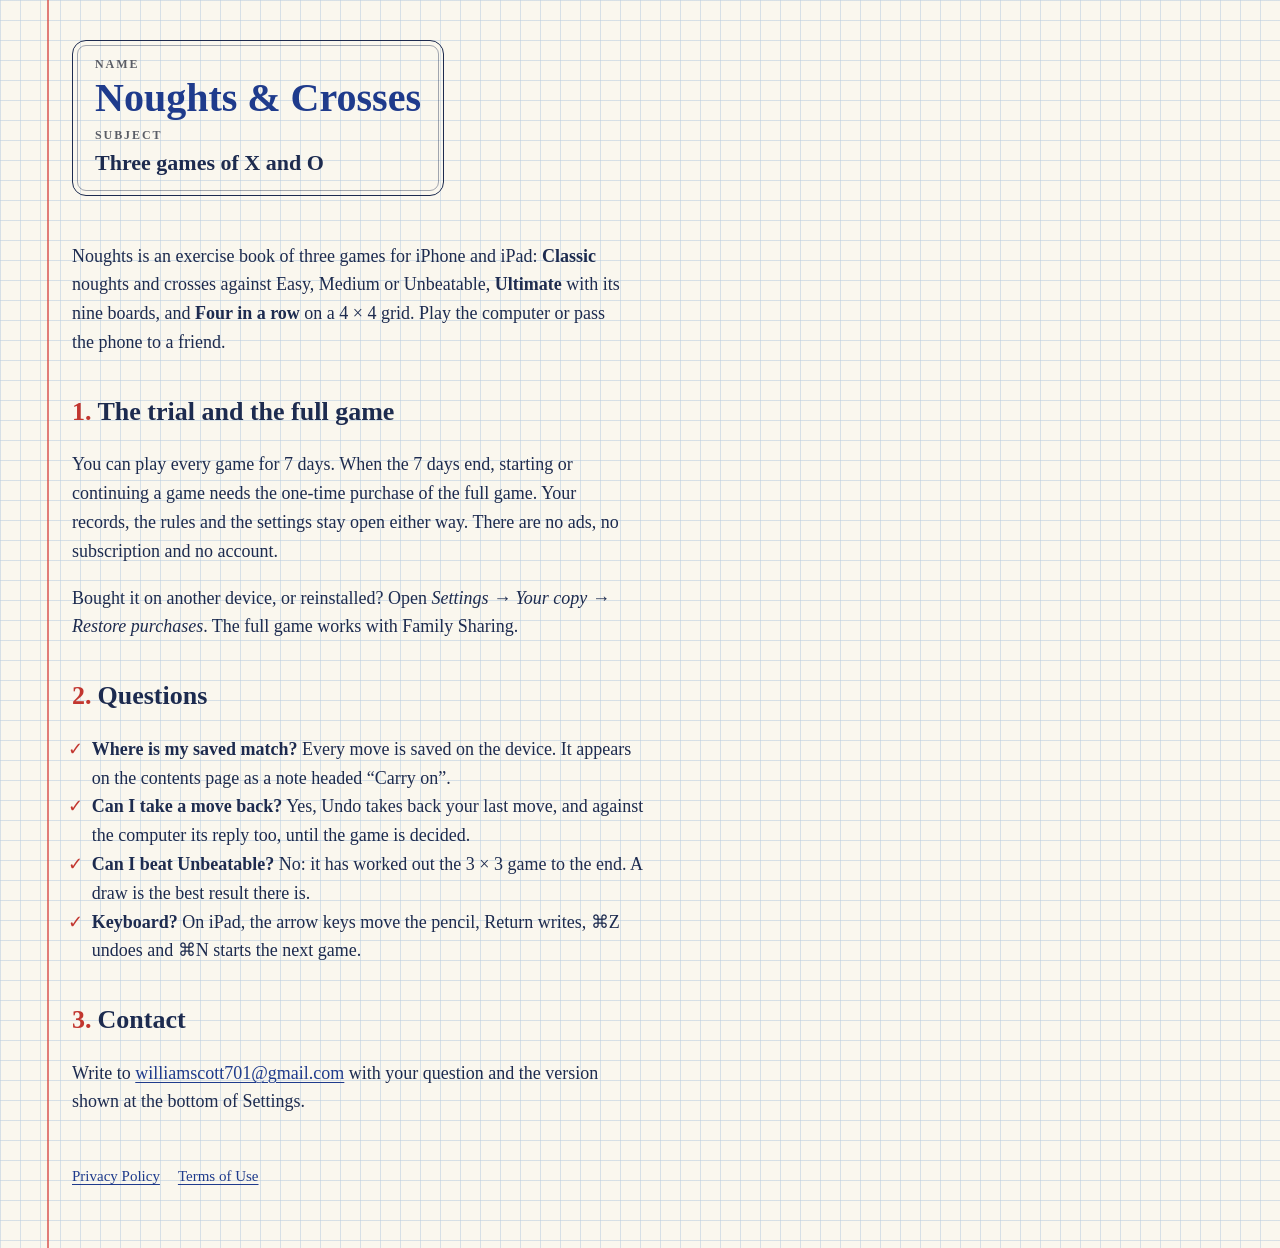
==== index.html @ 8bdd75ce "Support site: support, privacy and terms pages in the exercise-book style Co-Authored-By: Claude Opu" ====
<!doctype html>
<html lang="en">
<head>
<meta charset="utf-8">
<meta name="viewport" content="width=device-width, initial-scale=1">
<title>Noughts &amp; Crosses: support</title>
<meta name="description" content="Support for Noughts, an exercise book of noughts and crosses games for iPhone and iPad.">
<link rel="stylesheet" href="style.css">
</head>
<body>
<main>
  <div class="cover">
    <div class="label">Name</div>
    <h1>Noughts &amp; Crosses</h1>
    <div class="label">Subject</div>
    <div class="hand" style="font-size:22px">Three games of X and O</div>
  </div>

  <p>Noughts is an exercise book of three games for iPhone and iPad: <strong>Classic</strong> noughts and crosses
  against Easy, Medium or Unbeatable, <strong>Ultimate</strong> with its nine boards, and <strong>Four in a row</strong>
  on a 4 × 4 grid. Play the computer or pass the phone to a friend.</p>

  <h2><span class="num">1.</span>The trial and the full game</h2>
  <p>You can play every game for 7 days. When the 7 days end, starting or continuing a game needs the one-time
  purchase of the full game. Your records, the rules and the settings stay open either way. There are no ads,
  no subscription and no account.</p>
  <p>Bought it on another device, or reinstalled? Open <em>Settings → Your copy → Restore purchases</em>.
  The full game works with Family Sharing.</p>

  <h2><span class="num">2.</span>Questions</h2>
  <ul>
    <li><strong>Where is my saved match?</strong> Every move is saved on the device. It appears on the contents page as a note headed “Carry on”.</li>
    <li><strong>Can I take a move back?</strong> Yes, Undo takes back your last move, and against the computer its reply too, until the game is decided.</li>
    <li><strong>Can I beat Unbeatable?</strong> No: it has worked out the 3 × 3 game to the end. A draw is the best result there is.</li>
    <li><strong>Keyboard?</strong> On iPad, the arrow keys move the pencil, Return writes, ⌘Z undoes and ⌘N starts the next game.</li>
  </ul>

  <h2><span class="num">3.</span>Contact</h2>
  <p>Write to <a href="mailto:williamscott701@gmail.com?subject=Noughts">williamscott701@gmail.com</a> with your question and the version shown at the bottom of Settings.</p>

  <footer>
    <nav><a href="privacy.html">Privacy Policy</a><a href="terms.html">Terms of Use</a></nav>
  </footer>
</main>
</body>
</html>
---- style.css ----
/* A page of squared exercise paper with a red margin. */
:root {
  --paper: #faf7ee;
  --squares: rgba(185, 205, 224, 0.55);
  --margin: rgba(217, 83, 79, 0.75);
  --ink: #1d2b4f;
  --pencil: #5a5d66;
  --red: #c2362f;
  --blue: #1f3b8c;
}
@media (prefers-color-scheme: dark) {
  :root {
    --paper: #1e222d;
    --squares: rgba(58, 74, 96, 0.55);
    --margin: rgba(180, 84, 79, 0.7);
    --ink: #e4e8f2;
    --pencil: #a3a8b5;
    --red: #f08a80;
    --blue: #8fa9f0;
  }
}
* { box-sizing: border-box; }
html { background: var(--paper); }
body {
  margin: 0;
  min-height: 100vh;
  color: var(--ink);
  font: 18px/1.6 "New York", "Iowan Old Style", Georgia, serif;
  background-color: var(--paper);
  background-image:
    linear-gradient(to right, transparent 47px, var(--margin) 47px, var(--margin) 49px, transparent 49px),
    linear-gradient(var(--squares) 1px, transparent 1px),
    linear-gradient(90deg, var(--squares) 1px, transparent 1px);
  background-size: 100% 100%, 20px 20px, 20px 20px;
}
main { max-width: 720px; padding: 40px 20px 60px 72px; }
h1, h2, .hand { font-family: "Noteworthy", "Bradley Hand", "Segoe Print", cursive; font-weight: 700; }
h1 { font-size: 40px; line-height: 1.2; margin: 0 0 4px; color: var(--blue); }
h2 { font-size: 26px; margin: 34px 0 6px; }
.label { font-size: 12px; letter-spacing: 0.16em; text-transform: uppercase; color: var(--pencil); font-weight: 600; }
.cover {
  display: inline-block; padding: 14px 22px; border: 1.6px solid var(--ink);
  border-radius: 14px; outline: 0.8px solid color-mix(in srgb, var(--ink) 40%, transparent); outline-offset: -6px;
  margin-bottom: 28px;
}
p, li { max-width: 62ch; }
ul { padding-left: 1.1em; }
li::marker { content: "✓  "; color: var(--red); }
a { color: var(--blue); text-decoration-thickness: 1px; text-underline-offset: 3px; }
.num { color: var(--red); font-family: "Noteworthy", cursive; font-weight: 700; margin-right: 6px; }
footer { margin-top: 48px; color: var(--pencil); font-size: 15px; }
nav a { margin-right: 18px; }
@media (max-width: 480px) {
  body { font-size: 17px; background-image:
    linear-gradient(to right, transparent 31px, var(--margin) 31px, var(--margin) 33px, transparent 33px),
    linear-gradient(var(--squares) 1px, transparent 1px),
    linear-gradient(90deg, var(--squares) 1px, transparent 1px); }
  main { padding: 28px 16px 48px 48px; }
  h1 { font-size: 32px; }
}
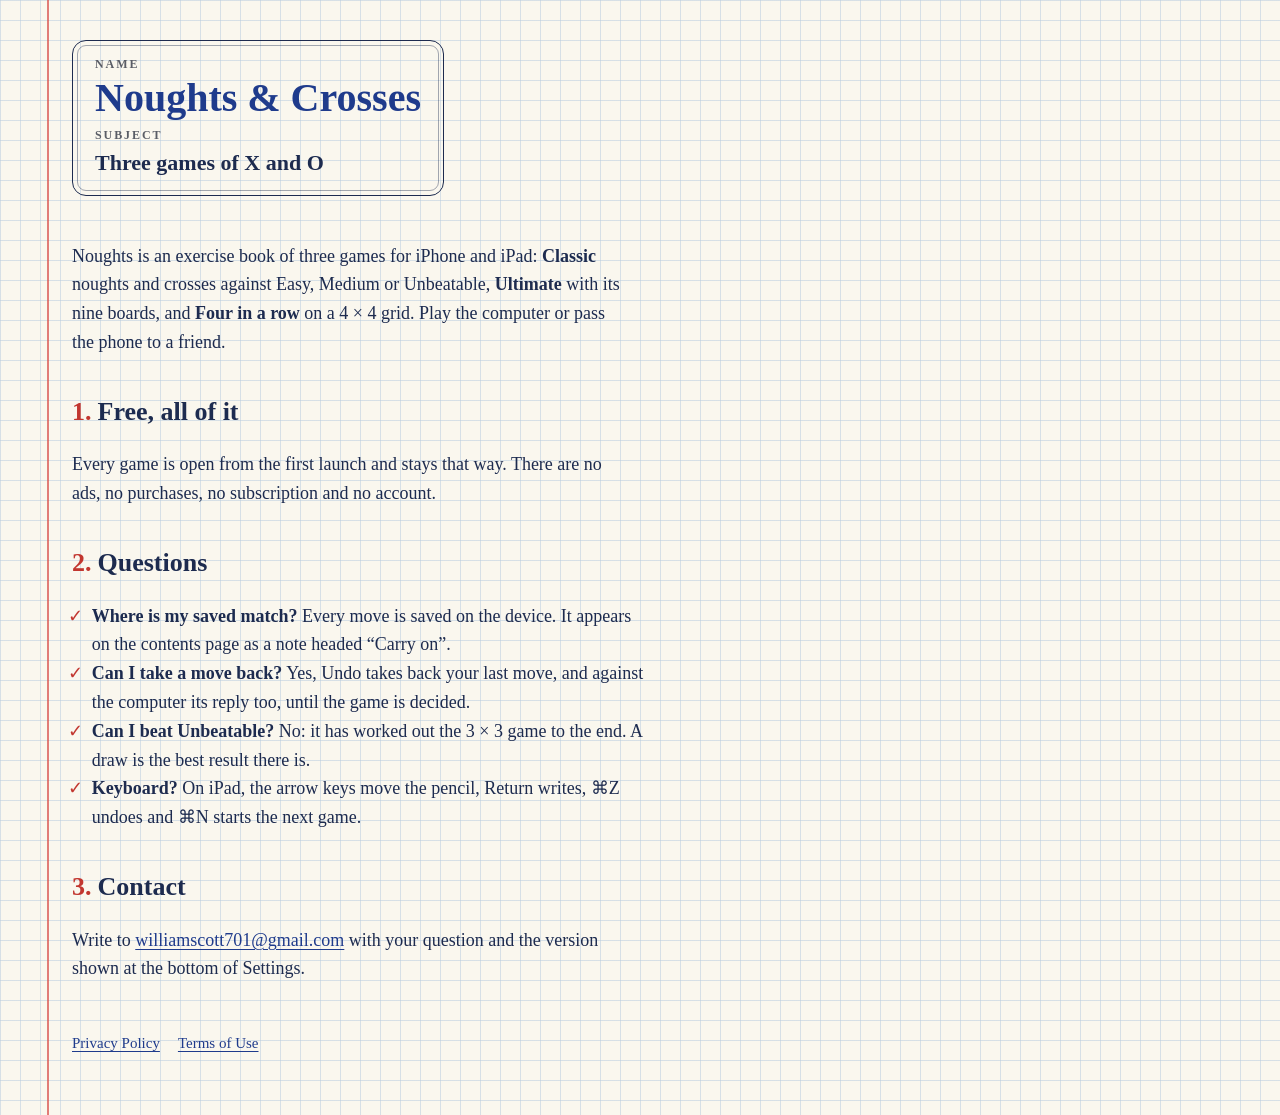
==== commit a5cd2a4d: "Noughts is free: no trial, no purchase Co-Authored-By: Claude Opus 5.5 <noreply@anthropic.com>" ====
--- a/index.html
+++ b/index.html
@@ -20,12 +20,9 @@
   against Easy, Medium or Unbeatable, <strong>Ultimate</strong> with its nine boards, and <strong>Four in a row</strong>
   on a 4 × 4 grid. Play the computer or pass the phone to a friend.</p>
 
-  <h2><span class="num">1.</span>The trial and the full game</h2>
-  <p>You can play every game for 7 days. When the 7 days end, starting or continuing a game needs the one-time
-  purchase of the full game. Your records, the rules and the settings stay open either way. There are no ads,
-  no subscription and no account.</p>
-  <p>Bought it on another device, or reinstalled? Open <em>Settings → Your copy → Restore purchases</em>.
-  The full game works with Family Sharing.</p>
+  <h2><span class="num">1.</span>Free, all of it</h2>
+  <p>Every game is open from the first launch and stays that way. There are no ads, no purchases, no subscription
+  and no account.</p>
 
   <h2><span class="num">2.</span>Questions</h2>
   <ul>
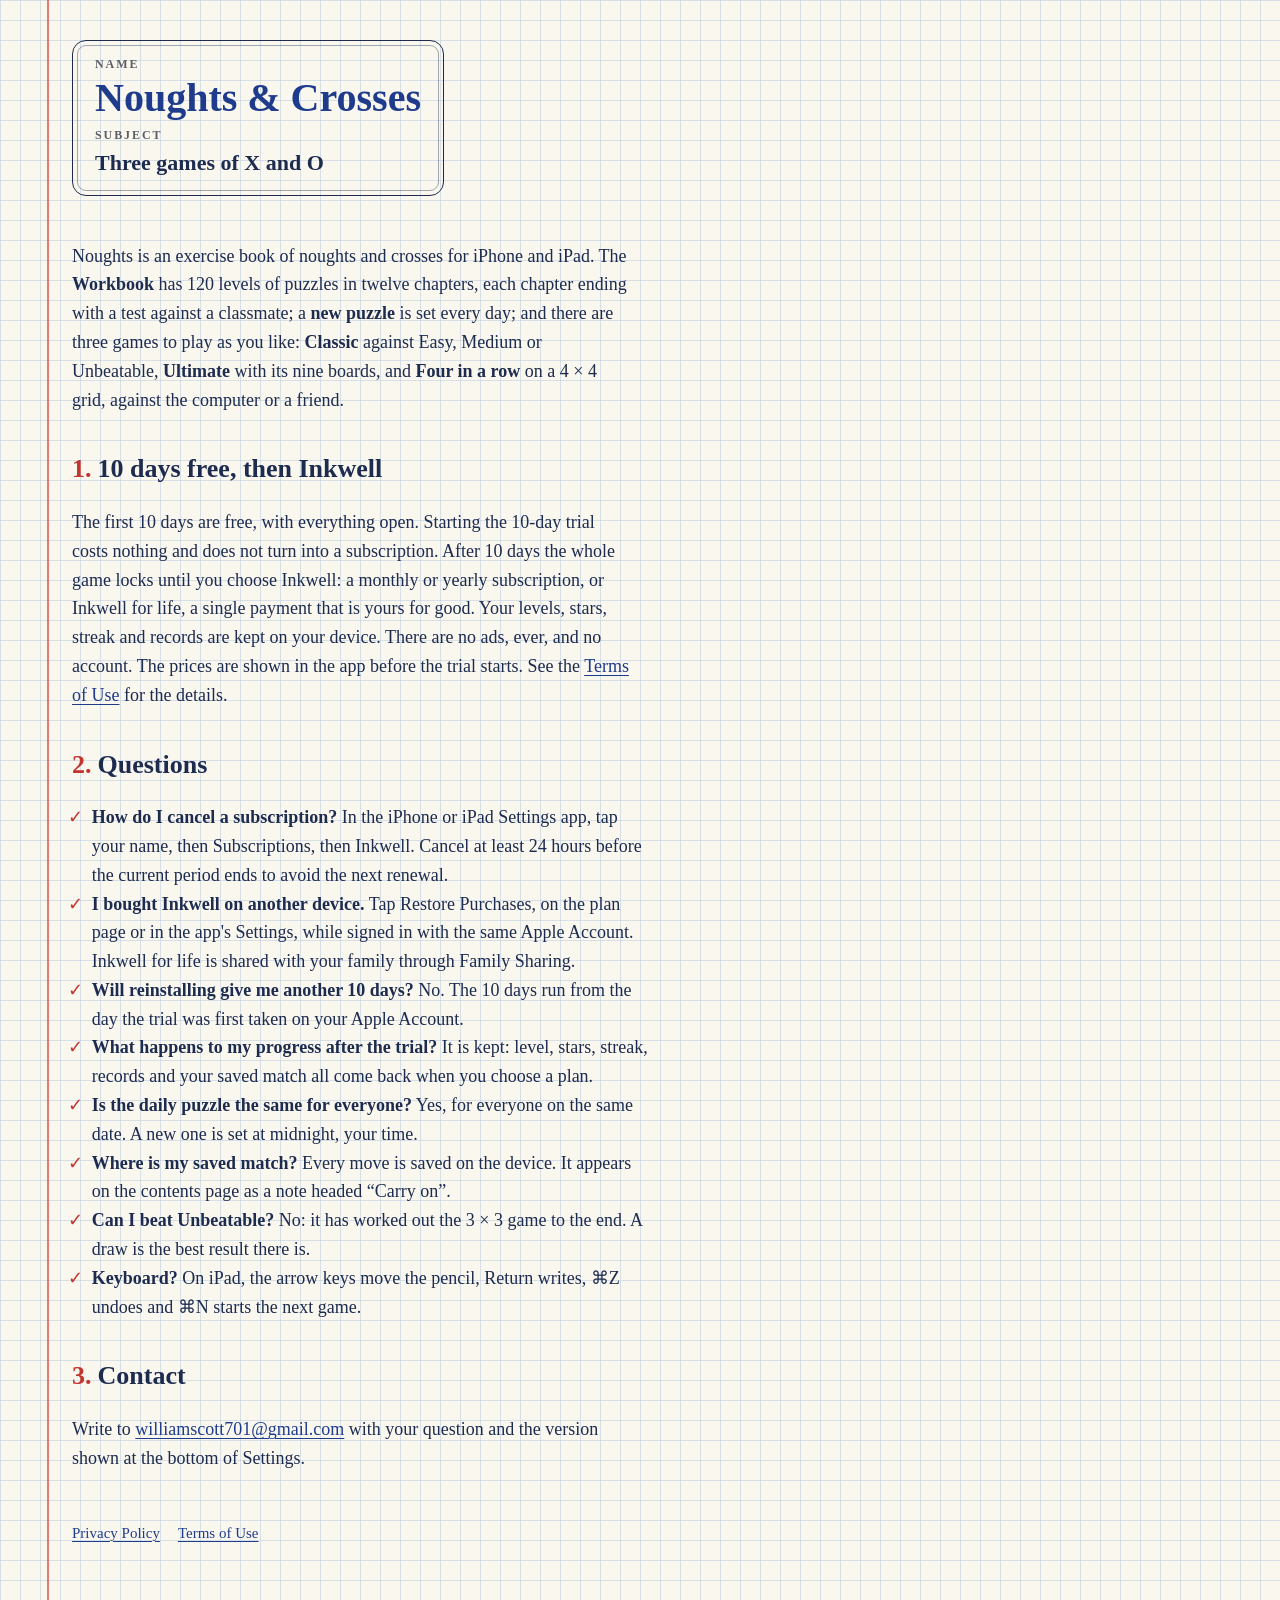
==== commit 151f53c7: "Ten days free, then Inkwell: support, terms and privacy for the new model The support page describes" ====
--- a/index.html
+++ b/index.html
@@ -4,8 +4,13 @@
 <meta charset="utf-8">
 <meta name="viewport" content="width=device-width, initial-scale=1">
 <title>Noughts &amp; Crosses: support</title>
-<meta name="description" content="Support for Noughts, an exercise book of noughts and crosses games for iPhone and iPad.">
+<meta name="description" content="Support for Noughts, an exercise book of noughts and crosses for iPhone and iPad: a 120-level Workbook, a daily puzzle, and Classic, Ultimate and Four in a row.">
 <link rel="stylesheet" href="style.css">
+<meta name="apple-itunes-app" content="app-id=6821082863">
+<meta property="og:title" content="Noughts &amp; Crosses: support">
+<meta property="og:description" content="Support for Noughts, an exercise book of noughts and crosses for iPhone and iPad: a 120-level Workbook, a daily puzzle, and Classic, Ultimate and Four in a row.">
+<meta property="og:type" content="website">
+<meta property="og:url" content="https://williamscott701.github.io/noughts-support/">
 </head>
 <body>
 <main>
@@ -16,18 +21,26 @@
     <div class="hand" style="font-size:22px">Three games of X and O</div>
   </div>
 
-  <p>Noughts is an exercise book of three games for iPhone and iPad: <strong>Classic</strong> noughts and crosses
-  against Easy, Medium or Unbeatable, <strong>Ultimate</strong> with its nine boards, and <strong>Four in a row</strong>
-  on a 4 × 4 grid. Play the computer or pass the phone to a friend.</p>
+  <p>Noughts is an exercise book of noughts and crosses for iPhone and iPad. The <strong>Workbook</strong> has 120 levels
+  of puzzles in twelve chapters, each chapter ending with a test against a classmate; a <strong>new puzzle</strong> is set
+  every day; and there are three games to play as you like: <strong>Classic</strong> against Easy, Medium or Unbeatable,
+  <strong>Ultimate</strong> with its nine boards, and <strong>Four in a row</strong> on a 4 × 4 grid, against the computer or a friend.</p>
 
-  <h2><span class="num">1.</span>Free, all of it</h2>
-  <p>Every game is open from the first launch and stays that way. There are no ads, no purchases, no subscription
-  and no account.</p>
+  <h2><span class="num">1.</span>10 days free, then Inkwell</h2>
+  <p>The first 10 days are free, with everything open. Starting the 10-day trial costs nothing and does not turn into a
+  subscription. After 10 days the whole game locks until you choose Inkwell: a monthly or yearly subscription, or
+  Inkwell for life, a single payment that is yours for good. Your levels, stars, streak and records are kept on your
+  device. There are no ads, ever, and no account. The prices are shown in the app before the trial starts. See the
+  <a href="terms.html">Terms of Use</a> for the details.</p>
 
   <h2><span class="num">2.</span>Questions</h2>
   <ul>
+    <li><strong>How do I cancel a subscription?</strong> In the iPhone or iPad Settings app, tap your name, then Subscriptions, then Inkwell. Cancel at least 24 hours before the current period ends to avoid the next renewal.</li>
+    <li><strong>I bought Inkwell on another device.</strong> Tap Restore Purchases, on the plan page or in the app's Settings, while signed in with the same Apple Account. Inkwell for life is shared with your family through Family Sharing.</li>
+    <li><strong>Will reinstalling give me another 10 days?</strong> No. The 10 days run from the day the trial was first taken on your Apple Account.</li>
+    <li><strong>What happens to my progress after the trial?</strong> It is kept: level, stars, streak, records and your saved match all come back when you choose a plan.</li>
+    <li><strong>Is the daily puzzle the same for everyone?</strong> Yes, for everyone on the same date. A new one is set at midnight, your time.</li>
     <li><strong>Where is my saved match?</strong> Every move is saved on the device. It appears on the contents page as a note headed “Carry on”.</li>
-    <li><strong>Can I take a move back?</strong> Yes, Undo takes back your last move, and against the computer its reply too, until the game is decided.</li>
     <li><strong>Can I beat Unbeatable?</strong> No: it has worked out the 3 × 3 game to the end. A draw is the best result there is.</li>
     <li><strong>Keyboard?</strong> On iPad, the arrow keys move the pencil, Return writes, ⌘Z undoes and ⌘N starts the next game.</li>
   </ul>
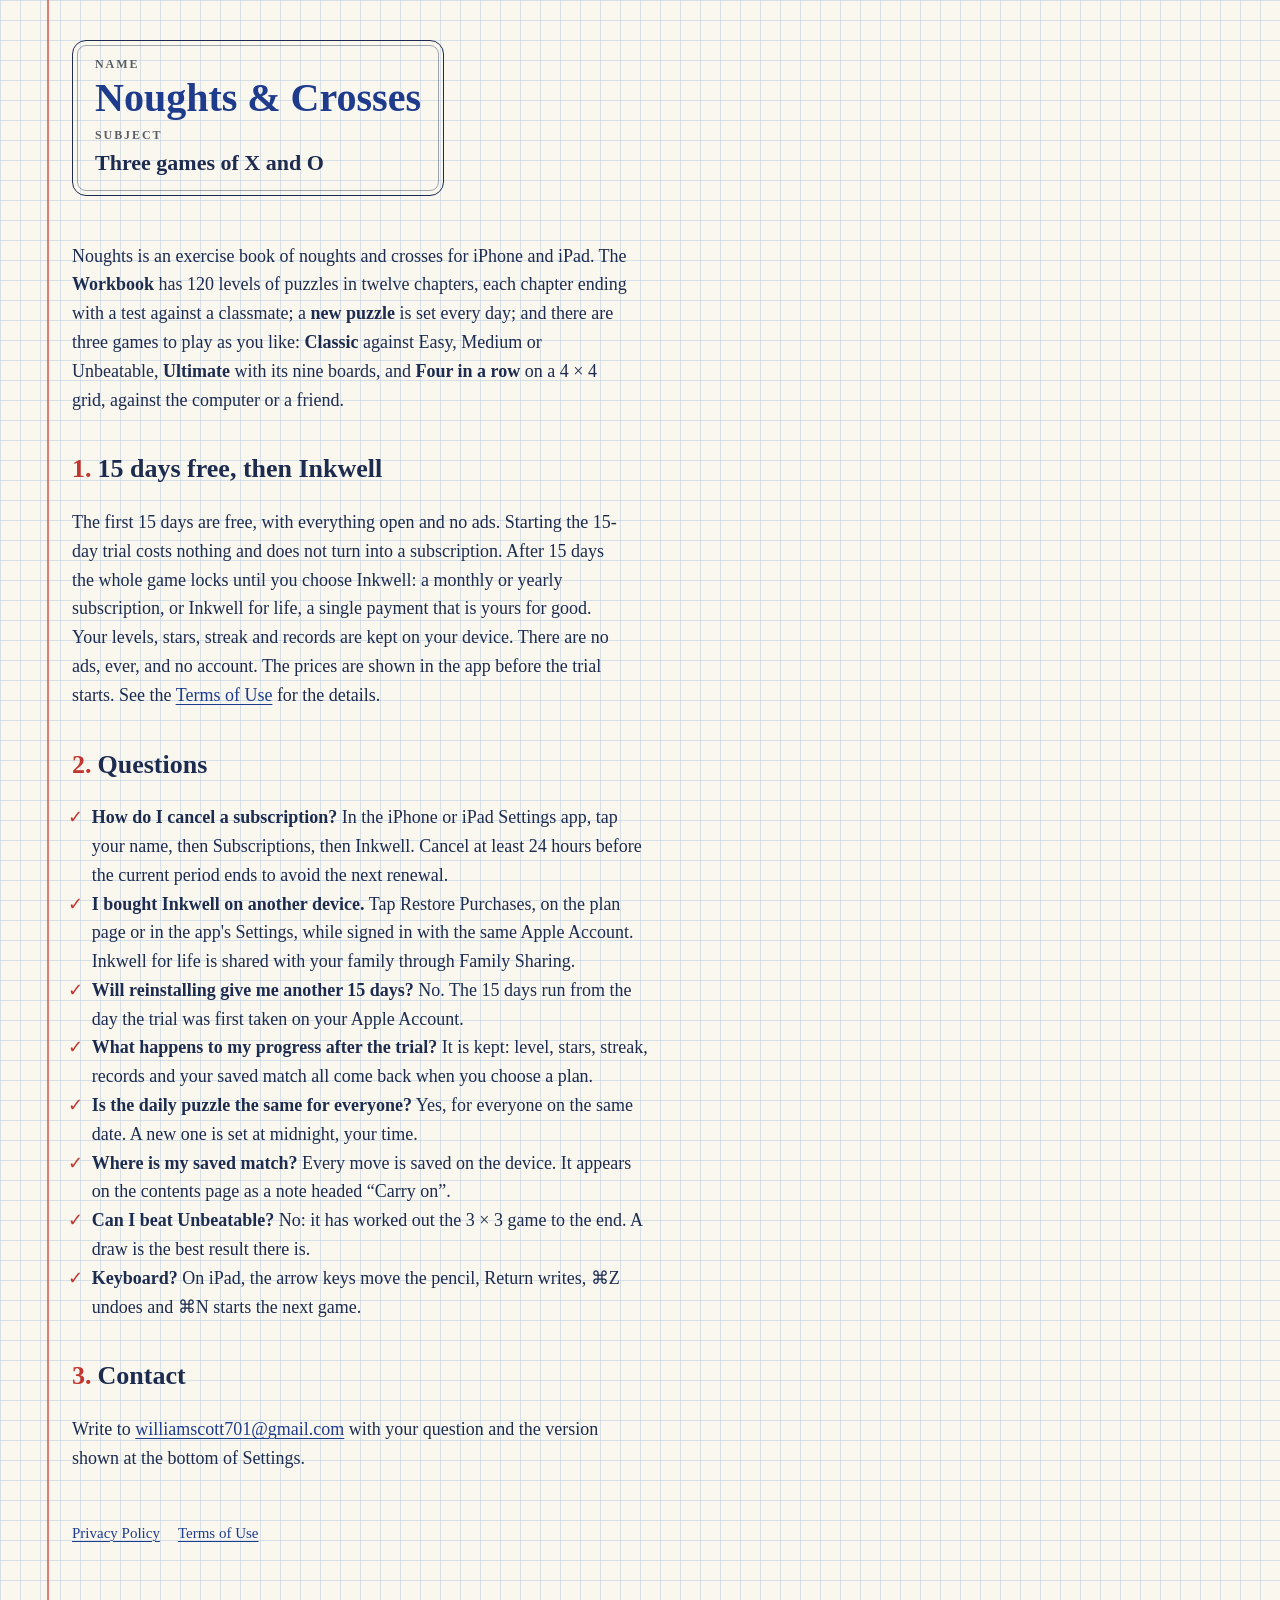
==== commit d647eb4d: "Fifteen days free: terms, support page and privacy say 15 days Co-Authored-By: Claude Opus 5.5 <nore" ====
--- a/index.html
+++ b/index.html
@@ -26,9 +26,9 @@
   every day; and there are three games to play as you like: <strong>Classic</strong> against Easy, Medium or Unbeatable,
   <strong>Ultimate</strong> with its nine boards, and <strong>Four in a row</strong> on a 4 × 4 grid, against the computer or a friend.</p>
 
-  <h2><span class="num">1.</span>10 days free, then Inkwell</h2>
-  <p>The first 10 days are free, with everything open. Starting the 10-day trial costs nothing and does not turn into a
-  subscription. After 10 days the whole game locks until you choose Inkwell: a monthly or yearly subscription, or
+  <h2><span class="num">1.</span>15 days free, then Inkwell</h2>
+  <p>The first 15 days are free, with everything open and no ads. Starting the 15-day trial costs nothing and does not turn into a
+  subscription. After 15 days the whole game locks until you choose Inkwell: a monthly or yearly subscription, or
   Inkwell for life, a single payment that is yours for good. Your levels, stars, streak and records are kept on your
   device. There are no ads, ever, and no account. The prices are shown in the app before the trial starts. See the
   <a href="terms.html">Terms of Use</a> for the details.</p>
@@ -37,7 +37,7 @@
   <ul>
     <li><strong>How do I cancel a subscription?</strong> In the iPhone or iPad Settings app, tap your name, then Subscriptions, then Inkwell. Cancel at least 24 hours before the current period ends to avoid the next renewal.</li>
     <li><strong>I bought Inkwell on another device.</strong> Tap Restore Purchases, on the plan page or in the app's Settings, while signed in with the same Apple Account. Inkwell for life is shared with your family through Family Sharing.</li>
-    <li><strong>Will reinstalling give me another 10 days?</strong> No. The 10 days run from the day the trial was first taken on your Apple Account.</li>
+    <li><strong>Will reinstalling give me another 15 days?</strong> No. The 15 days run from the day the trial was first taken on your Apple Account.</li>
     <li><strong>What happens to my progress after the trial?</strong> It is kept: level, stars, streak, records and your saved match all come back when you choose a plan.</li>
     <li><strong>Is the daily puzzle the same for everyone?</strong> Yes, for everyone on the same date. A new one is set at midnight, your time.</li>
     <li><strong>Where is my saved match?</strong> Every move is saved on the device. It appears on the contents page as a note headed “Carry on”.</li>
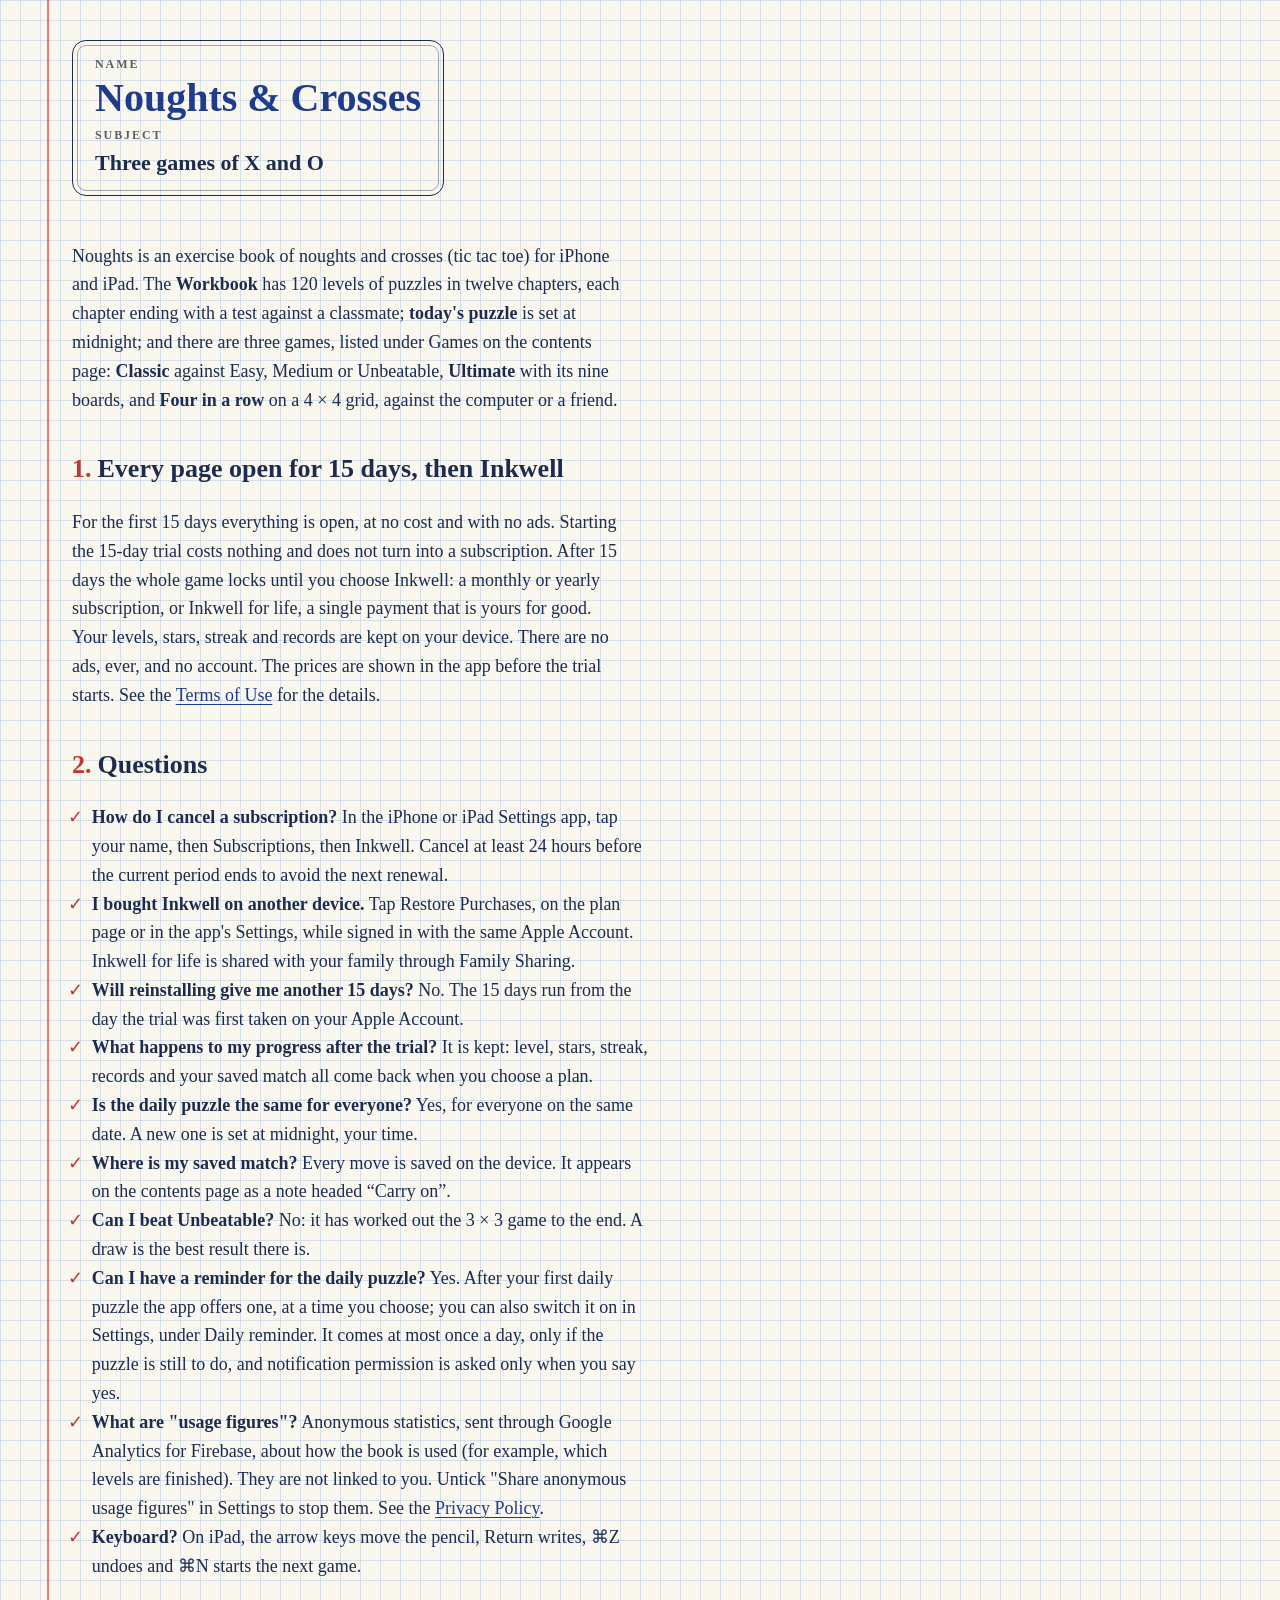
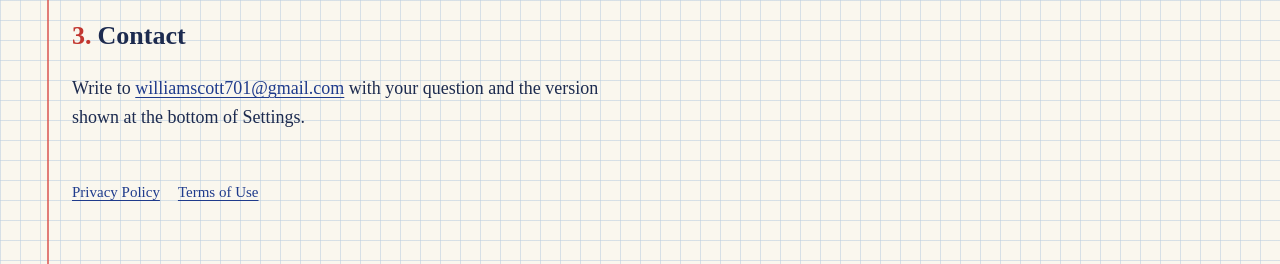
==== commit 0a04e07a: "Privacy: notifications, Photos add-only and the analytics identifiers; support: reminder and usage f" ====
--- a/index.html
+++ b/index.html
@@ -21,13 +21,13 @@
     <div class="hand" style="font-size:22px">Three games of X and O</div>
   </div>
 
-  <p>Noughts is an exercise book of noughts and crosses for iPhone and iPad. The <strong>Workbook</strong> has 120 levels
-  of puzzles in twelve chapters, each chapter ending with a test against a classmate; a <strong>new puzzle</strong> is set
-  every day; and there are three games to play as you like: <strong>Classic</strong> against Easy, Medium or Unbeatable,
+  <p>Noughts is an exercise book of noughts and crosses (tic tac toe) for iPhone and iPad. The <strong>Workbook</strong> has 120 levels
+  of puzzles in twelve chapters, each chapter ending with a test against a classmate; <strong>today's puzzle</strong> is set
+  at midnight; and there are three games, listed under Games on the contents page: <strong>Classic</strong> against Easy, Medium or Unbeatable,
   <strong>Ultimate</strong> with its nine boards, and <strong>Four in a row</strong> on a 4 × 4 grid, against the computer or a friend.</p>
 
-  <h2><span class="num">1.</span>15 days free, then Inkwell</h2>
-  <p>The first 15 days are free, with everything open and no ads. Starting the 15-day trial costs nothing and does not turn into a
+  <h2><span class="num">1.</span>Every page open for 15 days, then Inkwell</h2>
+  <p>For the first 15 days everything is open, at no cost and with no ads. Starting the 15-day trial costs nothing and does not turn into a
   subscription. After 15 days the whole game locks until you choose Inkwell: a monthly or yearly subscription, or
   Inkwell for life, a single payment that is yours for good. Your levels, stars, streak and records are kept on your
   device. There are no ads, ever, and no account. The prices are shown in the app before the trial starts. See the
@@ -42,6 +42,8 @@
     <li><strong>Is the daily puzzle the same for everyone?</strong> Yes, for everyone on the same date. A new one is set at midnight, your time.</li>
     <li><strong>Where is my saved match?</strong> Every move is saved on the device. It appears on the contents page as a note headed “Carry on”.</li>
     <li><strong>Can I beat Unbeatable?</strong> No: it has worked out the 3 × 3 game to the end. A draw is the best result there is.</li>
+    <li><strong>Can I have a reminder for the daily puzzle?</strong> Yes. After your first daily puzzle the app offers one, at a time you choose; you can also switch it on in Settings, under Daily reminder. It comes at most once a day, only if the puzzle is still to do, and notification permission is asked only when you say yes.</li>
+    <li><strong>What are "usage figures"?</strong> Anonymous statistics, sent through Google Analytics for Firebase, about how the book is used (for example, which levels are finished). They are not linked to you. Untick "Share anonymous usage figures" in Settings to stop them. See the <a href="privacy.html">Privacy Policy</a>.</li>
     <li><strong>Keyboard?</strong> On iPad, the arrow keys move the pencil, Return writes, ⌘Z undoes and ⌘N starts the next game.</li>
   </ul>
 
